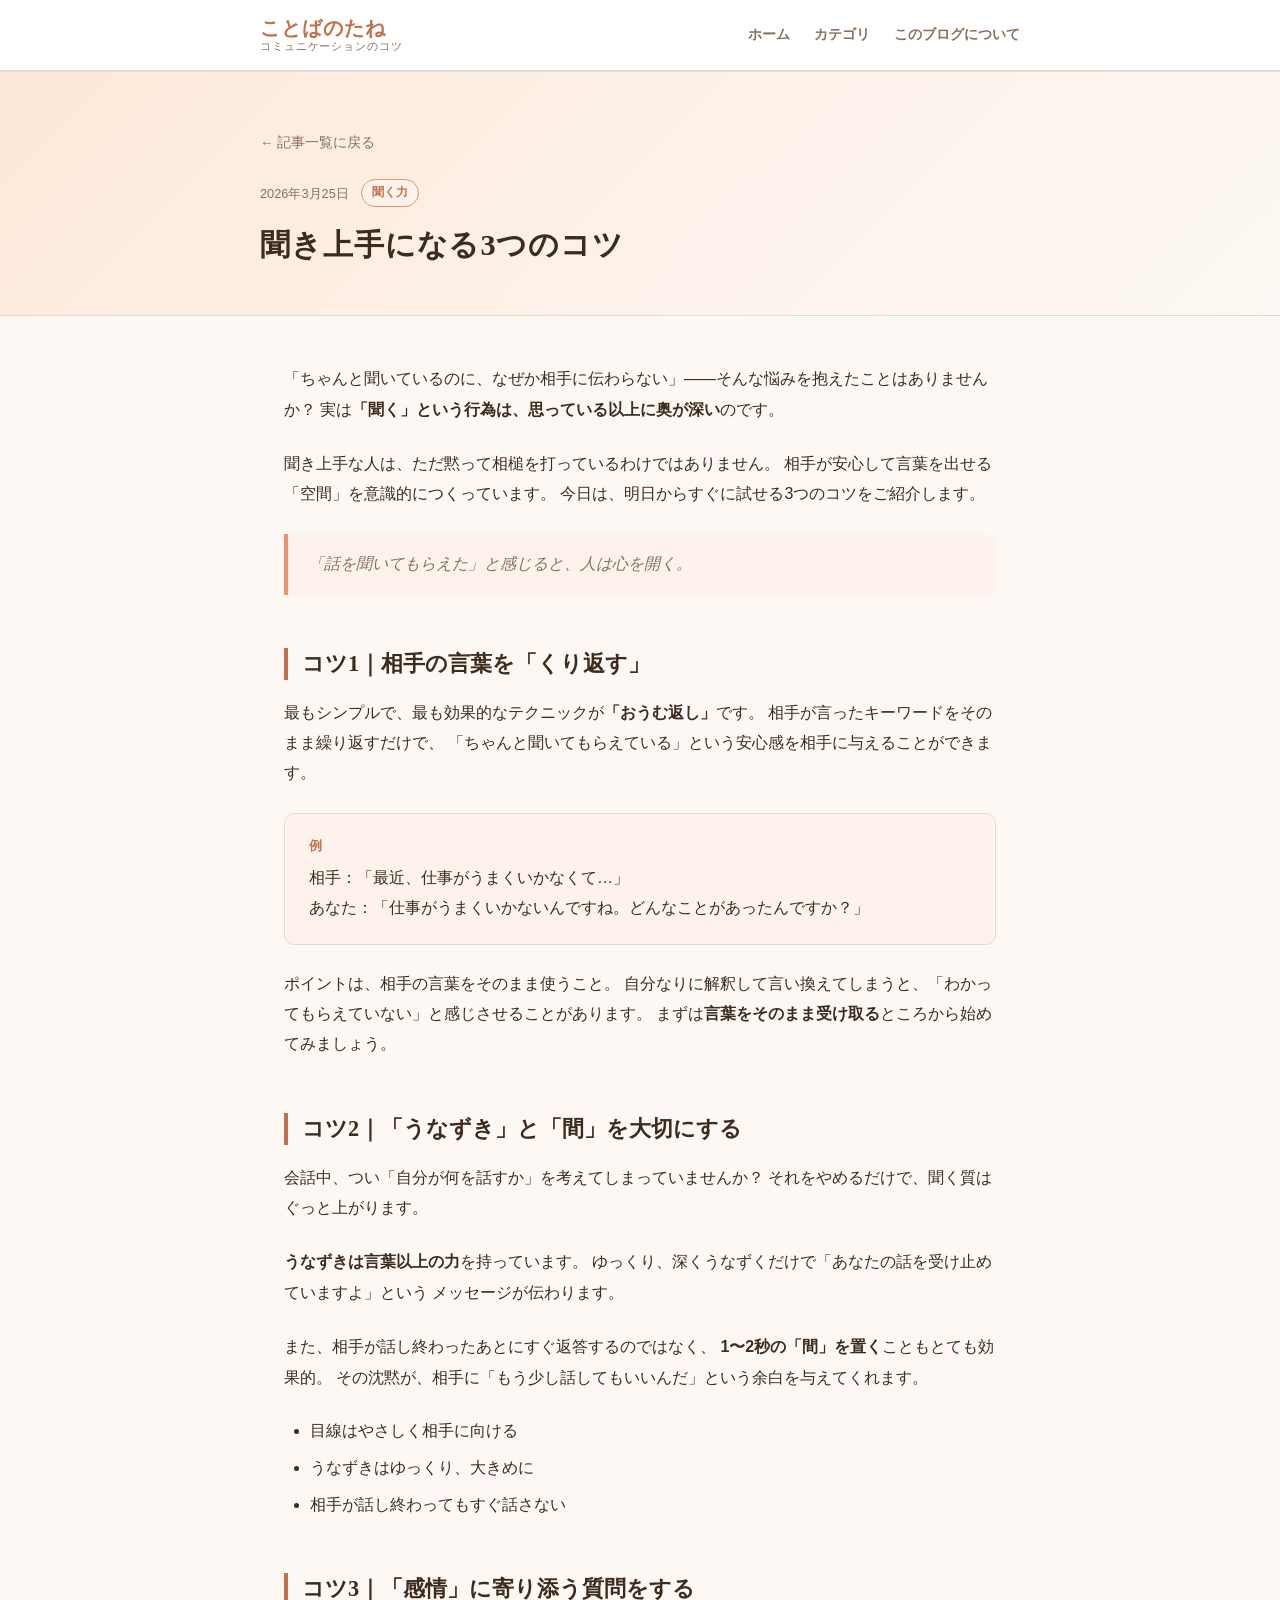
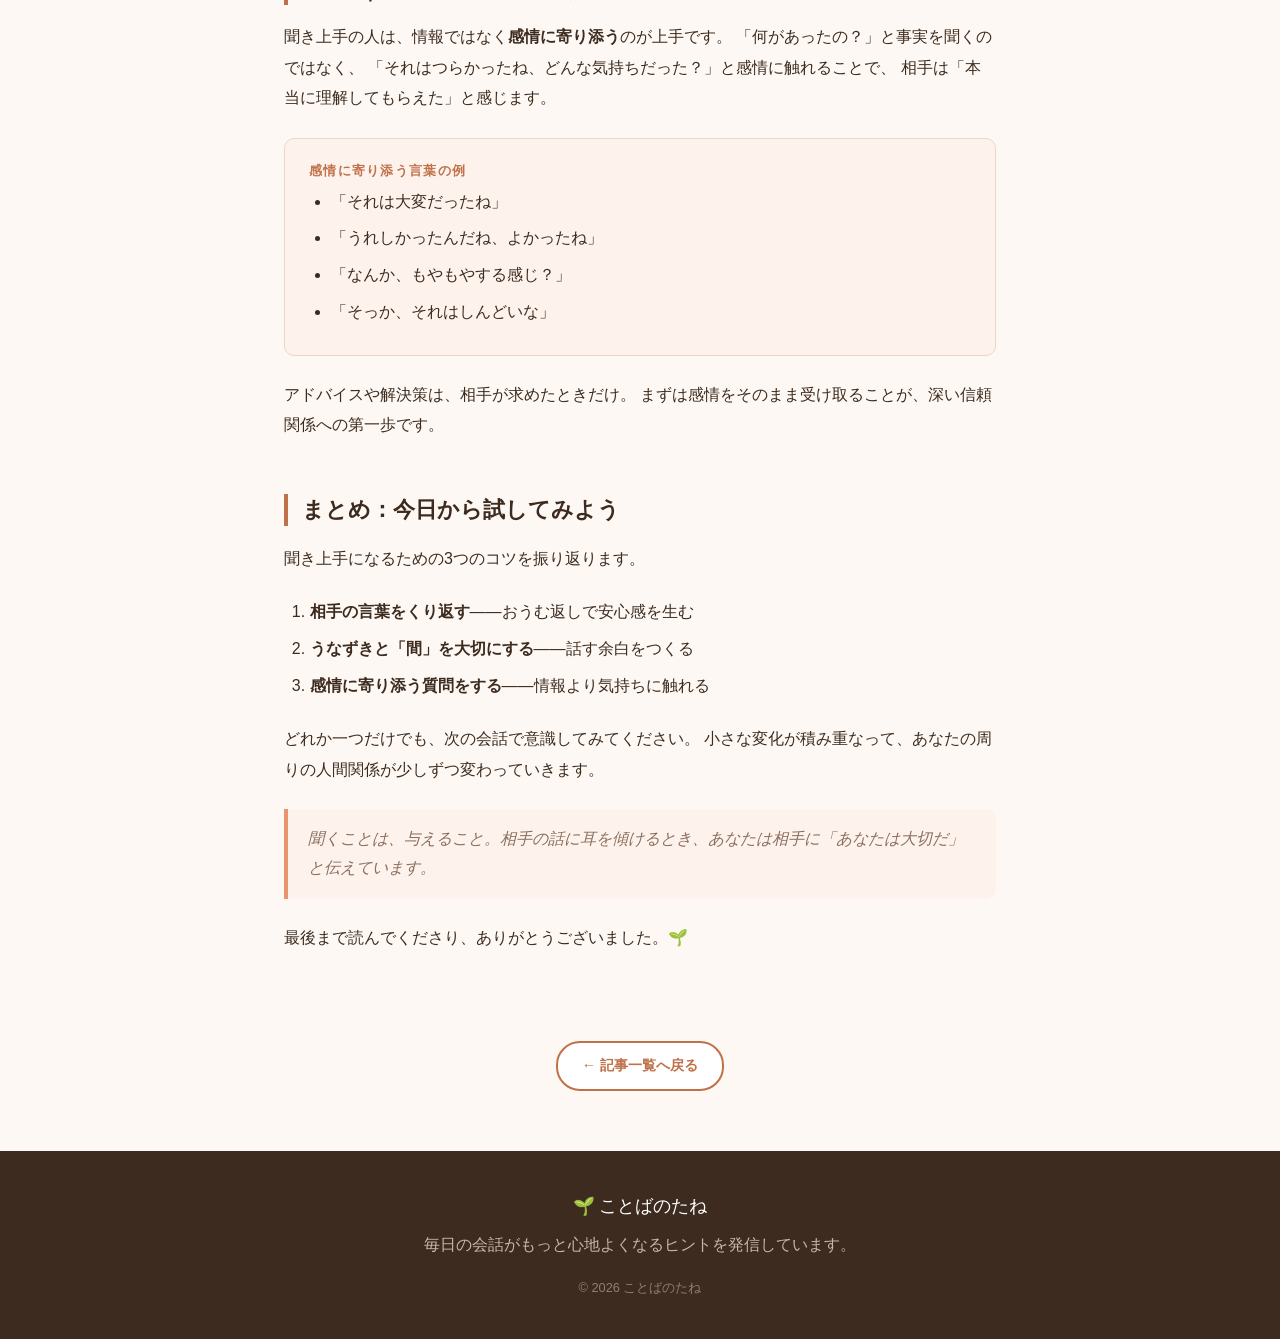
==== article-listening.html @ 7c999f78 "Add files via upload" ====
<!DOCTYPE html>
<html lang="ja">
<head>
  <meta charset="UTF-8">
  <meta name="viewport" content="width=device-width, initial-scale=1.0">
  <title>聞き上手になる3つのコツ - ことばのたね</title>
  <meta name="description" content="相手が「もっと話したい」と感じる聞き方とは？今日から実践できる聞き上手になる3つのコツをご紹介します。">
  <link rel="stylesheet" href="style.css">
</head>
<body>

  <!-- ヘッダー -->
  <header class="site-header">
    <div class="site-header__inner">
      <a href="index.html" class="site-logo" style="text-decoration:none;">
        <span class="site-logo__title">ことばのたね</span>
        <span class="site-logo__subtitle">コミュニケーションのコツ</span>
      </a>
      <nav class="site-nav">
        <a href="index.html">ホーム</a>
        <a href="#">カテゴリ</a>
        <a href="#">このブログについて</a>
      </nav>
    </div>
  </header>

  <!-- 記事ヘッダー -->
  <div class="article-header">
    <div class="article-header__inner">
      <a href="index.html" class="article-header__back">← 記事一覧に戻る</a>
      <div class="article-header__meta">
        <span class="article-card__date">2026年3月25日</span>
        <span class="article-card__tag">聞く力</span>
      </div>
      <h1 class="article-header__title">聞き上手になる3つのコツ</h1>
    </div>
  </div>

  <!-- 記事本文 -->
  <article class="article-body">

    <p>
      「ちゃんと聞いているのに、なぜか相手に伝わらない」——そんな悩みを抱えたことはありませんか？
      実は<strong>「聞く」という行為は、思っている以上に奥が深い</strong>のです。
    </p>

    <p>
      聞き上手な人は、ただ黙って相槌を打っているわけではありません。
      相手が安心して言葉を出せる「空間」を意識的につくっています。
      今日は、明日からすぐに試せる3つのコツをご紹介します。
    </p>

    <blockquote>
      「話を聞いてもらえた」と感じると、人は心を開く。
    </blockquote>

    <!-- コツ1 -->
    <h2>コツ1｜相手の言葉を「くり返す」</h2>

    <p>
      最もシンプルで、最も効果的なテクニックが<strong>「おうむ返し」</strong>です。
      相手が言ったキーワードをそのまま繰り返すだけで、
      「ちゃんと聞いてもらえている」という安心感を相手に与えることができます。
    </p>

    <div class="tip-box">
      <div class="tip-box__label">例</div>
      <p style="margin-bottom:0;">
        相手：「最近、仕事がうまくいかなくて…」<br>
        あなた：「仕事がうまくいかないんですね。どんなことがあったんですか？」
      </p>
    </div>

    <p>
      ポイントは、相手の言葉をそのまま使うこと。
      自分なりに解釈して言い換えてしまうと、「わかってもらえていない」と感じさせることがあります。
      まずは<strong>言葉をそのまま受け取る</strong>ところから始めてみましょう。
    </p>

    <!-- コツ2 -->
    <h2>コツ2｜「うなずき」と「間」を大切にする</h2>

    <p>
      会話中、つい「自分が何を話すか」を考えてしまっていませんか？
      それをやめるだけで、聞く質はぐっと上がります。
    </p>

    <p>
      <strong>うなずきは言葉以上の力</strong>を持っています。
      ゆっくり、深くうなずくだけで「あなたの話を受け止めていますよ」という
      メッセージが伝わります。
    </p>

    <p>
      また、相手が話し終わったあとにすぐ返答するのではなく、
      <strong>1〜2秒の「間」を置く</strong>こともとても効果的。
      その沈黙が、相手に「もう少し話してもいいんだ」という余白を与えてくれます。
    </p>

    <ul>
      <li>目線はやさしく相手に向ける</li>
      <li>うなずきはゆっくり、大きめに</li>
      <li>相手が話し終わってもすぐ話さない</li>
    </ul>

    <!-- コツ3 -->
    <h2>コツ3｜「感情」に寄り添う質問をする</h2>

    <p>
      聞き上手の人は、情報ではなく<strong>感情に寄り添う</strong>のが上手です。
      「何があったの？」と事実を聞くのではなく、
      「それはつらかったね、どんな気持ちだった？」と感情に触れることで、
      相手は「本当に理解してもらえた」と感じます。
    </p>

    <div class="tip-box">
      <div class="tip-box__label">感情に寄り添う言葉の例</div>
      <ul style="margin-bottom:0; padding-left:1.4em;">
        <li>「それは大変だったね」</li>
        <li>「うれしかったんだね、よかったね」</li>
        <li>「なんか、もやもやする感じ？」</li>
        <li>「そっか、それはしんどいな」</li>
      </ul>
    </div>

    <p>
      アドバイスや解決策は、相手が求めたときだけ。
      まずは感情をそのまま受け取ることが、深い信頼関係への第一歩です。
    </p>

    <!-- まとめ -->
    <h2>まとめ：今日から試してみよう</h2>

    <p>聞き上手になるための3つのコツを振り返ります。</p>

    <ol>
      <li><strong>相手の言葉をくり返す</strong>——おうむ返しで安心感を生む</li>
      <li><strong>うなずきと「間」を大切にする</strong>——話す余白をつくる</li>
      <li><strong>感情に寄り添う質問をする</strong>——情報より気持ちに触れる</li>
    </ol>

    <p>
      どれか一つだけでも、次の会話で意識してみてください。
      小さな変化が積み重なって、あなたの周りの人間関係が少しずつ変わっていきます。
    </p>

    <blockquote>
      聞くことは、与えること。相手の話に耳を傾けるとき、あなたは相手に「あなたは大切だ」と伝えています。
    </blockquote>

    <p>最後まで読んでくださり、ありがとうございました。🌱</p>

  </article>

  <!-- 記事ナビゲーション -->
  <div class="article-nav">
    <a href="index.html">← 記事一覧へ戻る</a>
  </div>

  <!-- フッター -->
  <footer class="site-footer">
    <div class="site-footer__logo">🌱 ことばのたね</div>
    <p>毎日の会話がもっと心地よくなるヒントを発信しています。</p>
    <p class="site-footer__copy">&copy; 2026 ことばのたね</p>
  </footer>

</body>
</html>
---- style.css ----
/* ===== リセット & 基本設定 ===== */
*, *::before, *::after {
  box-sizing: border-box;
  margin: 0;
  padding: 0;
}

:root {
  --color-bg: #fdf8f3;
  --color-surface: #ffffff;
  --color-primary: #c0714a;
  --color-primary-light: #e8956d;
  --color-text: #3d2b1f;
  --color-text-muted: #8a6e5e;
  --color-border: #e8d9ce;
  --color-accent-bg: #fef3ec;
  --font-base: 'Hiragino Kaku Gothic ProN', 'Hiragino Sans', 'Noto Sans JP', sans-serif;
  --font-serif: 'Hiragino Mincho ProN', 'Noto Serif JP', serif;
  --max-width: 760px;
  --radius: 10px;
}

body {
  background-color: var(--color-bg);
  color: var(--color-text);
  font-family: var(--font-base);
  font-size: 16px;
  line-height: 1.8;
}

a {
  color: var(--color-primary);
  text-decoration: none;
}

a:hover {
  text-decoration: underline;
}

img {
  max-width: 100%;
  display: block;
}

/* ===== ヘッダー ===== */
.site-header {
  background-color: var(--color-surface);
  border-bottom: 2px solid var(--color-border);
  padding: 0 24px;
}

.site-header__inner {
  max-width: var(--max-width);
  margin: 0 auto;
  display: flex;
  align-items: center;
  justify-content: space-between;
  height: 70px;
}

.site-logo {
  display: flex;
  flex-direction: column;
  line-height: 1.2;
}

.site-logo__title {
  font-family: var(--font-serif);
  font-size: 1.25rem;
  font-weight: bold;
  color: var(--color-primary);
  letter-spacing: 0.05em;
}

.site-logo__subtitle {
  font-size: 0.7rem;
  color: var(--color-text-muted);
  letter-spacing: 0.08em;
}

.site-nav {
  display: flex;
  gap: 24px;
}

.site-nav a {
  font-size: 0.875rem;
  color: var(--color-text-muted);
  font-weight: bold;
  transition: color 0.2s;
}

.site-nav a:hover {
  color: var(--color-primary);
  text-decoration: none;
}

/* ===== ヒーロー ===== */
.hero {
  background: linear-gradient(135deg, #fde8d8 0%, #fdf3ec 60%, #fdf8f3 100%);
  padding: 60px 24px;
  text-align: center;
  border-bottom: 1px solid var(--color-border);
}

.hero__inner {
  max-width: var(--max-width);
  margin: 0 auto;
}

.hero__icon {
  font-size: 3rem;
  margin-bottom: 16px;
}

.hero__title {
  font-family: var(--font-serif);
  font-size: 2rem;
  color: var(--color-text);
  margin-bottom: 12px;
  letter-spacing: 0.05em;
}

.hero__desc {
  font-size: 0.95rem;
  color: var(--color-text-muted);
  max-width: 480px;
  margin: 0 auto;
}

/* ===== メインレイアウト ===== */
.main-container {
  max-width: var(--max-width);
  margin: 0 auto;
  padding: 48px 24px;
}

/* ===== セクションタイトル ===== */
.section-title {
  font-family: var(--font-serif);
  font-size: 1.2rem;
  color: var(--color-text);
  margin-bottom: 24px;
  padding-bottom: 10px;
  border-bottom: 2px solid var(--color-primary);
  display: inline-block;
}

/* ===== 記事カード ===== */
.article-list {
  display: flex;
  flex-direction: column;
  gap: 24px;
}

.article-card {
  background: var(--color-surface);
  border: 1px solid var(--color-border);
  border-radius: var(--radius);
  padding: 28px 32px;
  transition: box-shadow 0.2s, transform 0.2s;
  display: block;
  color: inherit;
}

.article-card:hover {
  box-shadow: 0 4px 20px rgba(192, 113, 74, 0.12);
  transform: translateY(-2px);
  text-decoration: none;
}

.article-card__meta {
  display: flex;
  align-items: center;
  gap: 12px;
  margin-bottom: 10px;
}

.article-card__date {
  font-size: 0.8rem;
  color: var(--color-text-muted);
}

.article-card__tag {
  font-size: 0.75rem;
  background-color: var(--color-accent-bg);
  color: var(--color-primary);
  border: 1px solid var(--color-primary-light);
  border-radius: 20px;
  padding: 2px 10px;
  font-weight: bold;
}

.article-card__title {
  font-family: var(--font-serif);
  font-size: 1.2rem;
  color: var(--color-text);
  margin-bottom: 10px;
  line-height: 1.5;
}

.article-card:hover .article-card__title {
  color: var(--color-primary);
}

.article-card__excerpt {
  font-size: 0.9rem;
  color: var(--color-text-muted);
  line-height: 1.7;
}

.article-card__read-more {
  display: inline-block;
  margin-top: 14px;
  font-size: 0.85rem;
  font-weight: bold;
  color: var(--color-primary);
}

/* ===== フッター ===== */
.site-footer {
  background-color: var(--color-text);
  color: #c9b5ab;
  text-align: center;
  padding: 40px 24px;
  margin-top: 60px;
}

.site-footer__logo {
  font-family: var(--font-serif);
  font-size: 1.1rem;
  color: #fff;
  margin-bottom: 8px;
}

.site-footer__copy {
  font-size: 0.8rem;
  margin-top: 16px;
  opacity: 0.6;
}

/* ===== 記事詳細ページ ===== */
.article-header {
  background: linear-gradient(135deg, #fde8d8 0%, #fdf3ec 60%, #fdf8f3 100%);
  padding: 56px 24px 48px;
  border-bottom: 1px solid var(--color-border);
}

.article-header__inner {
  max-width: var(--max-width);
  margin: 0 auto;
}

.article-header__back {
  display: inline-block;
  font-size: 0.85rem;
  color: var(--color-text-muted);
  margin-bottom: 24px;
}

.article-header__back:hover {
  color: var(--color-primary);
  text-decoration: none;
}

.article-header__meta {
  display: flex;
  align-items: center;
  gap: 12px;
  margin-bottom: 16px;
}

.article-header__title {
  font-family: var(--font-serif);
  font-size: 1.9rem;
  line-height: 1.45;
  color: var(--color-text);
  letter-spacing: 0.03em;
}

/* ===== 記事本文 ===== */
.article-body {
  max-width: var(--max-width);
  margin: 0 auto;
  padding: 48px 24px 64px;
}

.article-body p {
  margin-bottom: 1.5em;
  font-size: 1rem;
  line-height: 1.9;
}

.article-body h2 {
  font-family: var(--font-serif);
  font-size: 1.4rem;
  color: var(--color-text);
  margin: 2.4em 0 0.8em;
  padding-left: 14px;
  border-left: 4px solid var(--color-primary);
  line-height: 1.4;
}

.article-body h3 {
  font-family: var(--font-serif);
  font-size: 1.15rem;
  color: var(--color-text);
  margin: 1.8em 0 0.6em;
}

.article-body ul, .article-body ol {
  padding-left: 1.6em;
  margin-bottom: 1.5em;
}

.article-body li {
  margin-bottom: 0.5em;
}

.article-body blockquote {
  background-color: var(--color-accent-bg);
  border-left: 4px solid var(--color-primary-light);
  padding: 16px 20px;
  border-radius: 0 var(--radius) var(--radius) 0;
  margin: 1.5em 0;
  font-style: italic;
  color: var(--color-text-muted);
}

.article-body .tip-box {
  background-color: var(--color-accent-bg);
  border: 1px solid var(--color-border);
  border-radius: var(--radius);
  padding: 20px 24px;
  margin: 1.5em 0;
}

.article-body .tip-box__label {
  font-size: 0.8rem;
  font-weight: bold;
  color: var(--color-primary);
  letter-spacing: 0.1em;
  margin-bottom: 6px;
}

/* ===== 記事ナビゲーション ===== */
.article-nav {
  max-width: var(--max-width);
  margin: 0 auto 48px;
  padding: 0 24px;
  display: flex;
  justify-content: center;
  gap: 16px;
  flex-wrap: wrap;
}

.article-nav a {
  display: inline-block;
  padding: 10px 24px;
  border-radius: 24px;
  font-size: 0.9rem;
  font-weight: bold;
  background-color: var(--color-surface);
  border: 2px solid var(--color-primary);
  color: var(--color-primary);
  transition: background-color 0.2s, color 0.2s;
}

.article-nav a:hover {
  background-color: var(--color-primary);
  color: #fff;
  text-decoration: none;
}

/* ===== レスポンシブ ===== */
@media (max-width: 600px) {
  .hero__title { font-size: 1.5rem; }
  .article-header__title { font-size: 1.5rem; }
  .article-card { padding: 20px; }
  .site-nav { gap: 16px; }
}
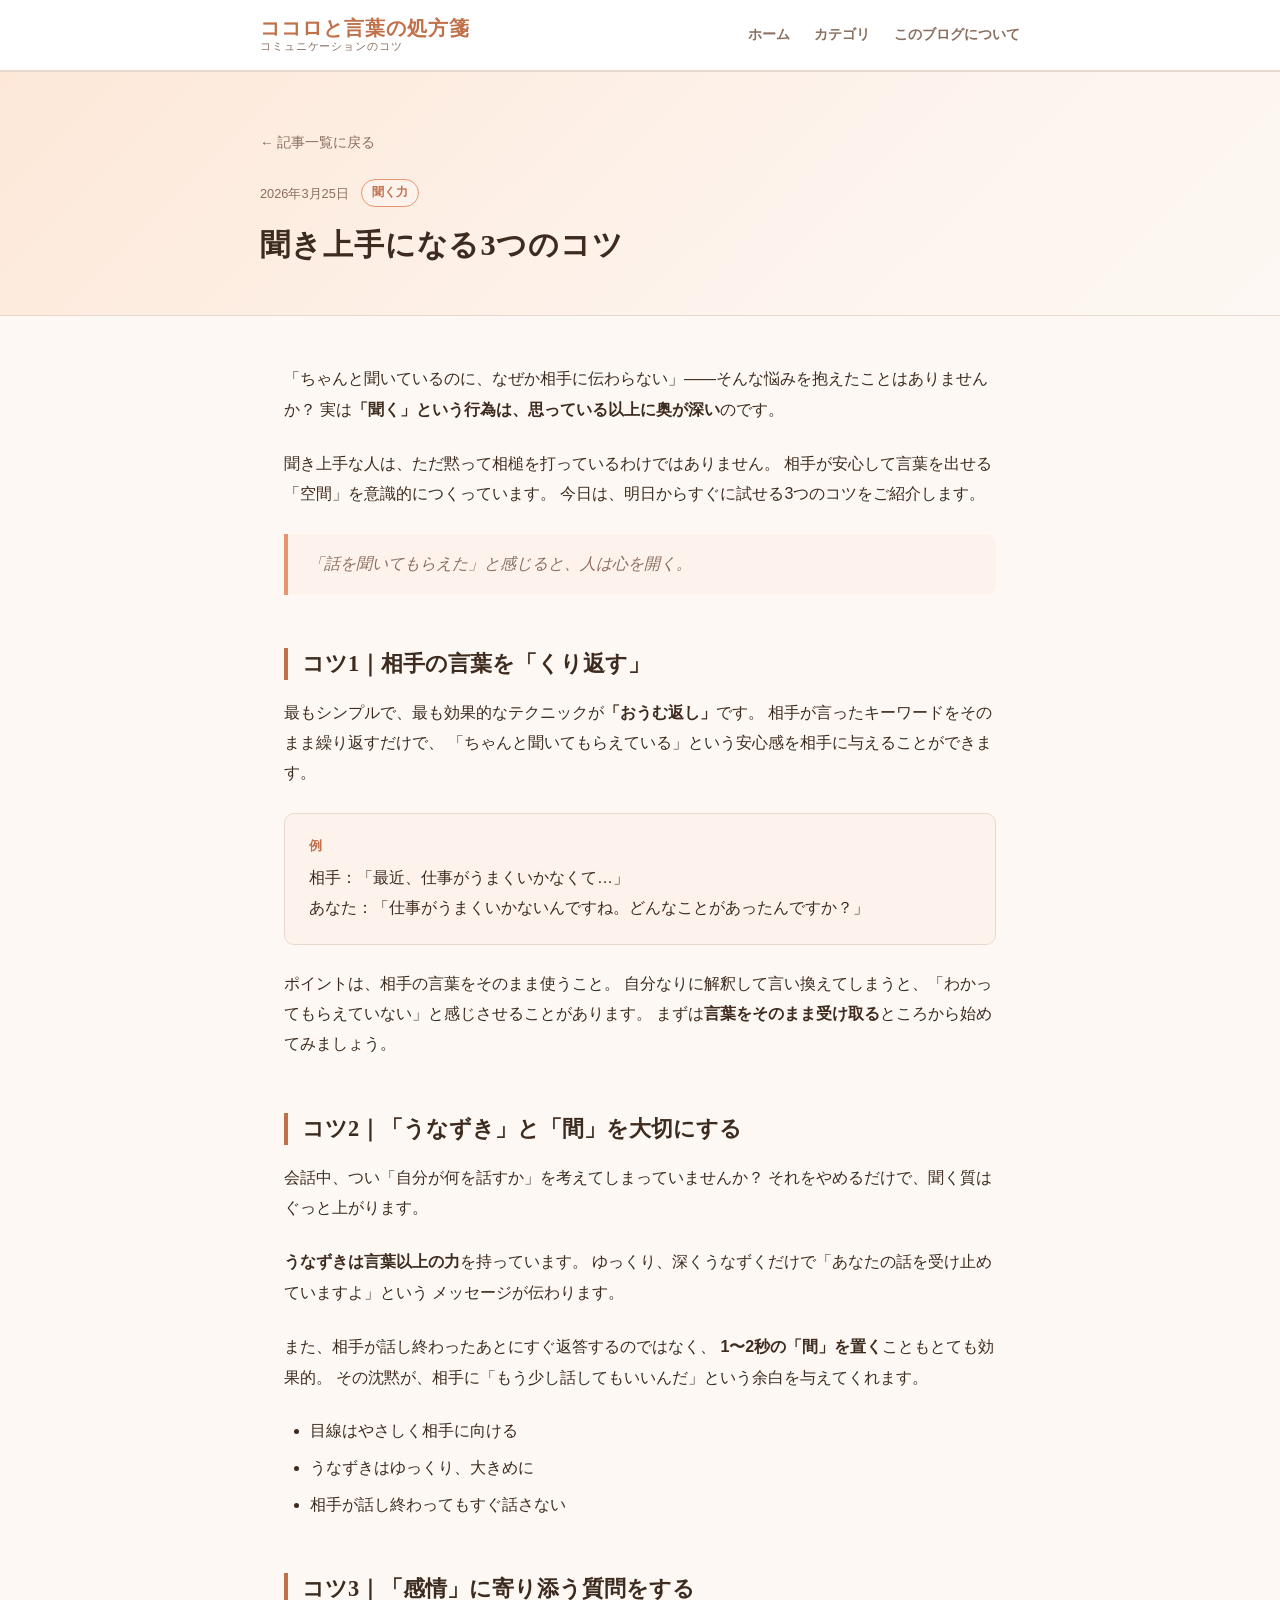
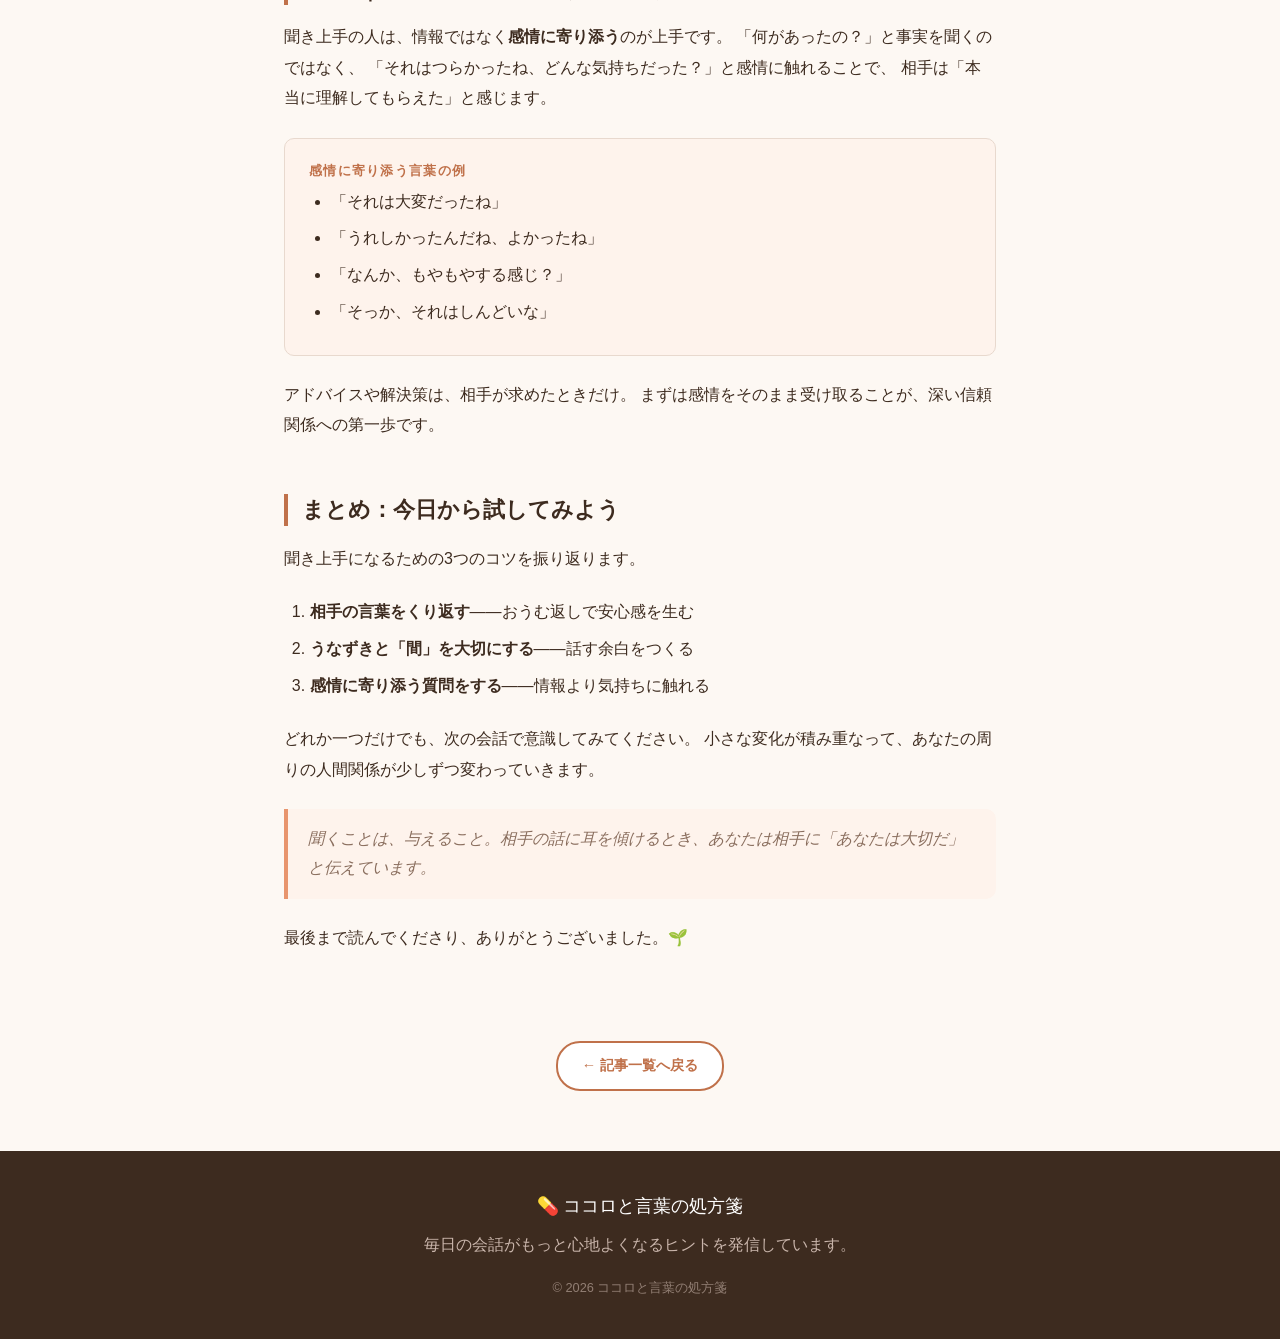
==== commit 2650ceaa: "Add files via upload" ====
--- a/article-listening.html
+++ b/article-listening.html
@@ -3,7 +3,7 @@
 <head>
   <meta charset="UTF-8">
   <meta name="viewport" content="width=device-width, initial-scale=1.0">
-  <title>聞き上手になる3つのコツ - ことばのたね</title>
+  <title>聞き上手になる3つのコツ - ココロと言葉の処方箋</title>
   <meta name="description" content="相手が「もっと話したい」と感じる聞き方とは？今日から実践できる聞き上手になる3つのコツをご紹介します。">
   <link rel="stylesheet" href="style.css">
 </head>
@@ -13,7 +13,7 @@
   <header class="site-header">
     <div class="site-header__inner">
       <a href="index.html" class="site-logo" style="text-decoration:none;">
-        <span class="site-logo__title">ことばのたね</span>
+        <span class="site-logo__title">ココロと言葉の処方箋</span>
         <span class="site-logo__subtitle">コミュニケーションのコツ</span>
       </a>
       <nav class="site-nav">
@@ -159,9 +159,9 @@
 
   <!-- フッター -->
   <footer class="site-footer">
-    <div class="site-footer__logo">🌱 ことばのたね</div>
+    <div class="site-footer__logo">💊 ココロと言葉の処方箋</div>
     <p>毎日の会話がもっと心地よくなるヒントを発信しています。</p>
-    <p class="site-footer__copy">&copy; 2026 ことばのたね</p>
+    <p class="site-footer__copy">&copy; 2026 ココロと言葉の処方箋</p>
   </footer>
 
 </body>
